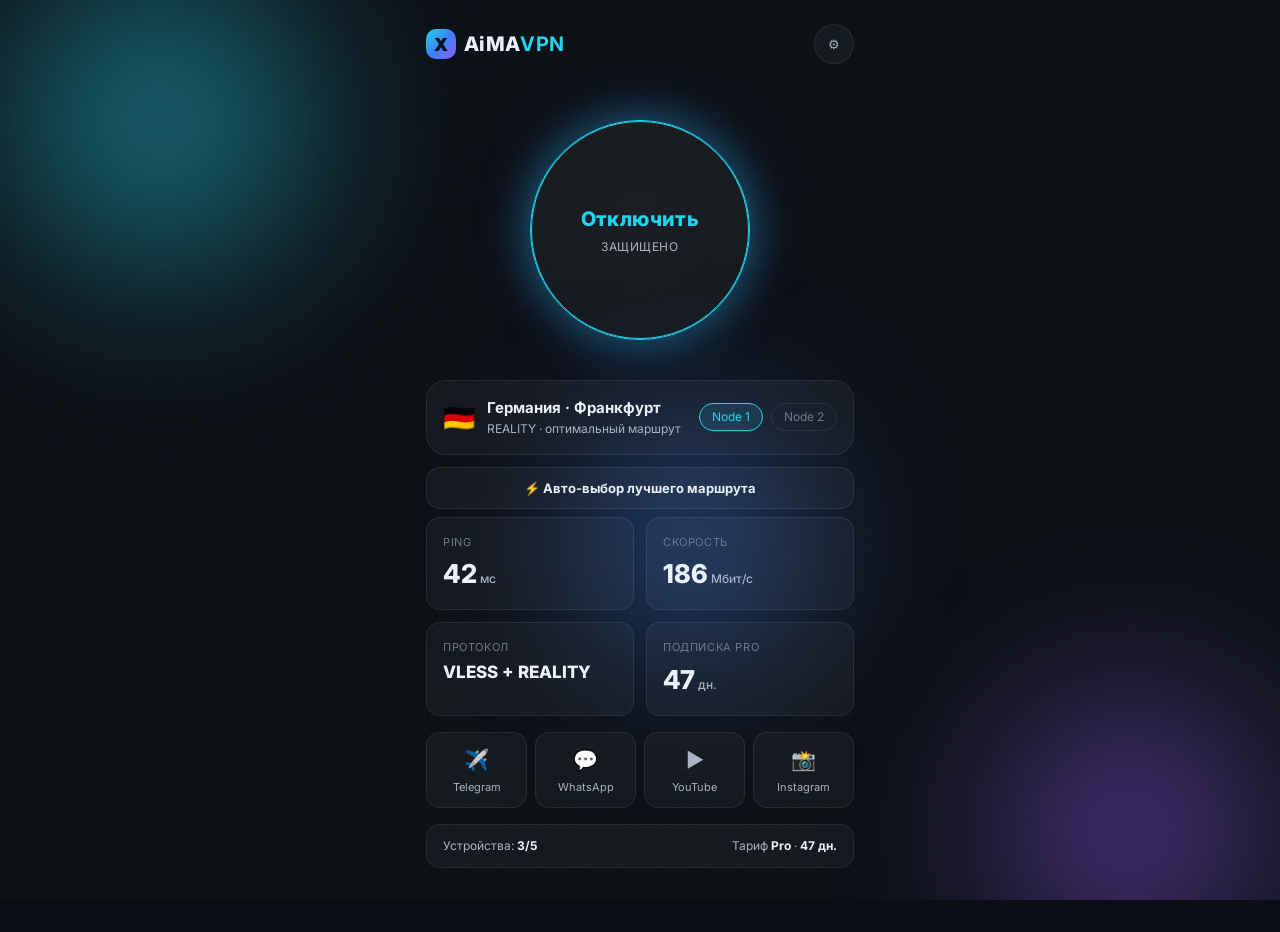
==== vpn-platform/web-next/design/aurora-glass/index.html @ 7fa926b4 "feat(design): 6 премиальных дизайн-концепций главного экрана AiMA VPN Статичный design-showcase в we" ====
<!DOCTYPE html>
<html lang="ru" data-theme="aurora-glass">
<head>
  <meta charset="UTF-8" />
  <meta name="viewport" content="width=device-width, initial-scale=1.0" />
  <title>AiMA VPN — Aurora Glass Prime</title>
  <link rel="preconnect" href="https://fonts.googleapis.com" />
  <link rel="preconnect" href="https://fonts.gstatic.com" crossorigin />
  <link href="https://fonts.googleapis.com/css2?family=Inter:wght@400;500;600;700;800;900&display=swap" rel="stylesheet" />
  <link rel="stylesheet" href="../../shared/tokens.css" />
  <link rel="stylesheet" href="../../shared/base.css" />
  <style>
    /* --- Aurora Glass: живой aurora-mesh фон + noise + proximity glow --- */
    .aurora-bg { position: fixed; inset: 0; z-index: 0; overflow: hidden; background: var(--bg); }
    .aurora-bg .blob { position: absolute; border-radius: 50%; filter: blur(70px); opacity: 0.55; will-change: transform; }
    .aurora-bg .b1 { width: 480px; height: 480px; background: radial-gradient(circle, #22D3EE, transparent 70%); top: -120px; left: -80px; animation: drift1 18s var(--e-inout) infinite alternate; }
    .aurora-bg .b2 { width: 420px; height: 420px; background: radial-gradient(circle, #8B5CF6, transparent 70%); bottom: -140px; right: -60px; animation: drift2 22s var(--e-inout) infinite alternate; }
    .aurora-bg .b3 { width: 360px; height: 360px; background: radial-gradient(circle, #3B82F6, transparent 70%); top: 40%; left: 40%; animation: drift3 26s var(--e-inout) infinite alternate; }
    @keyframes drift1 { to { transform: translate(60px, 80px) scale(1.15); } }
    @keyframes drift2 { to { transform: translate(-70px, -50px) scale(1.1); } }
    @keyframes drift3 { to { transform: translate(-40px, 60px) scale(0.9); } }
    .noise { position: fixed; inset: 0; z-index: 0; pointer-events: none; opacity: 0.04;
      background-image: url("data:image/svg+xml,%3Csvg xmlns='http://www.w3.org/2000/svg' width='120' height='120'%3E%3Cfilter id='n'%3E%3CfeTurbulence type='fractalNoise' baseFrequency='0.9' numOctaves='2'/%3E%3C/filter%3E%3Crect width='100%25' height='100%25' filter='url(%23n)'/%3E%3C/svg%3E"); }
    .cursor-glow { position: fixed; width: 340px; height: 340px; border-radius: 50%; z-index: 0; pointer-events: none;
      background: radial-gradient(circle, rgba(59,130,246,0.18), transparent 70%); transform: translate(-50%, -50%); transition: opacity var(--d-slow); opacity: 0; }
    /* стеклянные карточки для Aurora */
    [data-theme="aurora-glass"] .metric,
    [data-theme="aurora-glass"] .server-row,
    [data-theme="aurora-glass"] .quick a,
    [data-theme="aurora-glass"] .subinfo { backdrop-filter: blur(var(--blur)); -webkit-backdrop-filter: blur(var(--blur)); }
    @media (prefers-reduced-motion: reduce) { .aurora-bg .blob { animation: none; } }
    html.rm .aurora-bg .blob { animation: none; }
  </style>
</head>
<body>
  <div class="aurora-bg"><span class="blob b1"></span><span class="blob b2"></span><span class="blob b3"></span></div>
  <div class="noise"></div>
  <div class="cursor-glow" id="cg"></div>

  <main class="app-shell" id="app"></main>

  <script src="../../shared/connect-data.js"></script>
  <script src="../../shared/connect-screen.js"></script>
  <script src="../../shared/theme-switcher.js"></script>
  <script>
    AimaConnect.render("#app");
    AimaThemer.init({ defaultTheme: "aurora-glass", lockToPage: true });
    // cursor proximity glow (transform/opacity — дёшево)
    const cg = document.getElementById("cg");
    let raf = null;
    window.addEventListener("pointermove", (e) => {
      if (document.documentElement.classList.contains("rm")) return;
      if (raf) return;
      raf = requestAnimationFrame(() => {
        cg.style.left = e.clientX + "px"; cg.style.top = e.clientY + "px"; cg.style.opacity = "1"; raf = null;
      });
    });
  </script>
</body>
</html>
---- vpn-platform/web-next/shared/tokens.css ----
/* ============================================================================
   AiMA VPN — Design Tokens
   Все 6 концепций через [data-theme]. Единый источник значений.
   Бренд-акцент: бирюзовый #14B8A6 (Xservis).
   ============================================================================ */

:root {
  /* Общие для всех тем (переопределяются в каждой теме) */
  --brand: #14B8A6;

  /* Typography scale (общая шкала) */
  --fs-2xs: 11px;
  --fs-xs: 12px;
  --fs-sm: 13px;
  --fs-base: 15px;
  --fs-md: 17px;
  --fs-lg: 20px;
  --fs-xl: 26px;
  --fs-2xl: 34px;
  --fs-3xl: 46px;
  --fs-hero: 64px;

  /* Spacing scale */
  --sp-1: 4px;
  --sp-2: 8px;
  --sp-3: 12px;
  --sp-4: 16px;
  --sp-5: 20px;
  --sp-6: 24px;
  --sp-8: 32px;
  --sp-10: 40px;
  --sp-12: 48px;
  --sp-16: 64px;

  /* Radius scale */
  --r-xs: 6px;
  --r-sm: 10px;
  --r-md: 14px;
  --r-lg: 20px;
  --r-xl: 28px;
  --r-pill: 999px;

  /* Motion durations */
  --d-fast: 120ms;
  --d-base: 220ms;
  --d-slow: 420ms;
  --d-slower: 700ms;

  /* Easing curves */
  --e-out: cubic-bezier(0.16, 1, 0.3, 1);      /* мягкий выход */
  --e-inout: cubic-bezier(0.65, 0, 0.35, 1);
  --e-spring: cubic-bezier(0.34, 1.56, 0.64, 1); /* лёгкий overshoot */

  /* Status colors (общие семантические) */
  --ok: #22C55E;
  --warn: #F59E0B;
  --err: #EF4444;
  --idle: #8B98A9;

  /* Шрифты по умолчанию */
  --font-sans: "Inter", -apple-system, BlinkMacSystemFont, "Segoe UI", Roboto, sans-serif;
  --font-display: "Space Grotesk", "Inter", sans-serif;
  --font-mono: "JetBrains Mono", ui-monospace, "SF Mono", Menlo, monospace;
}

/* ============================================================================
   1. AURORA GLASS PRIME — главный кандидат
   ============================================================================ */
[data-theme="aurora-glass"] {
  --bg: #0B0E14;
  --bg-2: #0E121A;
  --surface: rgba(255, 255, 255, 0.04);
  --surface-2: rgba(255, 255, 255, 0.06);
  --surface-solid: #141A24;
  --text: #EAF1F8;
  --text-2: #A7B4C4;
  --muted: #6B7A8D;
  --border: rgba(255, 255, 255, 0.08);
  --border-strong: rgba(255, 255, 255, 0.14);

  --accent: #22D3EE;          /* cyan */
  --accent-2: #3B82F6;        /* blue */
  --accent-3: #8B5CF6;        /* violet */
  --accent-grad: linear-gradient(135deg, #22D3EE 0%, #3B82F6 50%, #8B5CF6 100%);
  --glow: 0 0 40px rgba(34, 211, 238, 0.35);

  --blur: 16px;
  --shadow-card: 0 8px 40px rgba(0, 0, 0, 0.45);
  --shadow-glow: 0 0 60px rgba(59, 130, 246, 0.28);

  --font: var(--font-sans);
  --font-head: var(--font-sans);
  color-scheme: dark;
}

/* ============================================================================
   2. LIQUID METAL OS
   ============================================================================ */
[data-theme="liquid-metal"] {
  --bg: #0A0A0B;
  --bg-2: #0F0F11;
  --surface: #16171A;
  --surface-2: #1D1E22;
  --surface-solid: #16171A;
  --text: #F0F1F3;
  --text-2: #B7BCC4;
  --muted: #71767F;
  --border: rgba(192, 196, 204, 0.12);
  --border-strong: rgba(192, 196, 204, 0.25);

  --accent: #14B8A6;
  --accent-2: #C0C4CC;        /* серебро */
  --accent-3: #8A8F98;
  --accent-grad: linear-gradient(135deg, #E6E9EE 0%, #C0C4CC 30%, #71767F 70%, #45484F 100%);
  --metal-sheen: linear-gradient(105deg, transparent 30%, rgba(255,255,255,0.35) 45%, transparent 60%);
  --glow: 0 0 30px rgba(20, 184, 166, 0.3);

  --blur: 10px;
  --shadow-card: 0 10px 34px rgba(0, 0, 0, 0.6), inset 0 1px 0 rgba(255,255,255,0.06);
  --shadow-glow: 0 0 40px rgba(20, 184, 166, 0.25);

  --font: var(--font-display);
  --font-head: var(--font-display);
  color-scheme: dark;
}

/* ============================================================================
   3. CYBER LUX NETWORK
   ============================================================================ */
[data-theme="cyber-lux"] {
  --bg: #060810;
  --bg-2: #0A0D18;
  --surface: rgba(20, 30, 55, 0.55);
  --surface-2: rgba(30, 42, 70, 0.6);
  --surface-solid: #0D1424;
  --text: #E8EEFA;
  --text-2: #9FB0CC;
  --muted: #5E6E8C;
  --border: rgba(80, 130, 220, 0.22);
  --border-strong: rgba(90, 160, 255, 0.4);

  --accent: #22D3EE;          /* cyan */
  --accent-2: #EC4899;        /* magenta */
  --accent-3: #2563EB;        /* royal */
  --accent-grad: linear-gradient(135deg, #22D3EE 0%, #2563EB 55%, #EC4899 100%);
  --grid-line: rgba(80, 140, 240, 0.14);
  --glow: 0 0 30px rgba(34, 211, 238, 0.45);

  --blur: 12px;
  --shadow-card: 0 8px 34px rgba(0, 0, 0, 0.5);
  --shadow-glow: 0 0 50px rgba(236, 72, 153, 0.25);

  --font: var(--font-sans);
  --font-head: var(--font-sans);
  color-scheme: dark;
}

/* ============================================================================
   4. CALM ENTERPRISE — фундамент структуры (light, есть dark)
   ============================================================================ */
[data-theme="calm-enterprise"] {
  --bg: #FAFAFB;
  --bg-2: #FFFFFF;
  --surface: #FFFFFF;
  --surface-2: #F4F5F7;
  --surface-solid: #FFFFFF;
  --text: #111418;
  --text-2: #4B5563;
  --muted: #9AA3AF;
  --border: #E5E7EB;
  --border-strong: #D1D5DB;

  --accent: #14B8A6;
  --accent-2: #0EA5A0;
  --accent-3: #14B8A6;
  --accent-grad: linear-gradient(135deg, #14B8A6 0%, #0EA5A0 100%);
  --glow: 0 0 0 rgba(0, 0, 0, 0);

  --blur: 0px;
  --shadow-card: 0 1px 2px rgba(16, 24, 40, 0.05), 0 1px 3px rgba(16, 24, 40, 0.08);
  --shadow-glow: 0 4px 14px rgba(20, 184, 166, 0.22);

  --font: var(--font-sans);
  --font-head: var(--font-sans);
  color-scheme: light;
}

/* ============================================================================
   5. SPATIAL ORBIT — 2D-эмуляция орбит (без WebGL)
   ============================================================================ */
[data-theme="spatial-orbit"] {
  --bg: #05070D;
  --bg-2: #080B14;
  --surface: rgba(255, 255, 255, 0.03);
  --surface-2: rgba(255, 255, 255, 0.05);
  --surface-solid: #0C111C;
  --text: #E6EEF8;
  --text-2: #9AACC2;
  --muted: #5C6C82;
  --border: rgba(120, 180, 220, 0.12);
  --border-strong: rgba(120, 200, 230, 0.28);

  --accent: #2DD4BF;          /* teal */
  --accent-2: #22D3EE;        /* cyan */
  --accent-3: #38BDF8;        /* sky */
  --accent-grad: linear-gradient(135deg, #2DD4BF 0%, #22D3EE 50%, #38BDF8 100%);
  --orbit-line: rgba(120, 200, 230, 0.16);
  --glow: 0 0 34px rgba(45, 212, 191, 0.4);

  --blur: 14px;
  --shadow-card: 0 12px 44px rgba(0, 0, 0, 0.5);
  --shadow-glow: 0 0 60px rgba(56, 189, 248, 0.25);

  --font: var(--font-sans);
  --font-head: var(--font-sans);
  color-scheme: dark;
}

/* ============================================================================
   6. NEO EDITORIAL TECH
   ============================================================================ */
[data-theme="neo-editorial"] {
  --bg: #0F0F0F;
  --bg-2: #141414;
  --surface: #171717;
  --surface-2: #1E1E1E;
  --surface-solid: #171717;
  --text: #FAFAFA;
  --text-2: #B4B4B4;
  --muted: #737373;
  --border: #2A2A2A;
  --border-strong: #3D3D3D;

  --accent: #14B8A6;
  --accent-2: #FB923C;        /* orange акцент */
  --accent-3: #FAFAFA;
  --accent-grad: linear-gradient(135deg, #14B8A6 0%, #0D9488 100%);
  --glow: 0 0 0 rgba(0, 0, 0, 0);

  --blur: 0px;
  --shadow-card: 0 2px 0 var(--border);
  --shadow-glow: 0 6px 20px rgba(20, 184, 166, 0.2);

  --font: var(--font-sans);
  --font-head: var(--font-display);
  color-scheme: dark;
}
---- vpn-platform/web-next/shared/base.css ----
/* ============================================================================
   AiMA VPN — Base layer (reset + utility-слой вместо Tailwind CDN + компоненты)
   Зависит от tokens.css.
   ============================================================================ */

*, *::before, *::after { box-sizing: border-box; }
html, body { margin: 0; padding: 0; }

html {
  background: var(--bg);
  color: var(--text);
  font-family: var(--font, var(--font-sans));
  font-size: var(--fs-base);
  line-height: 1.5;
  -webkit-font-smoothing: antialiased;
  text-rendering: optimizeLegibility;
  transition: background var(--d-slow) var(--e-inout), color var(--d-slow) var(--e-inout);
}

body { min-height: 100vh; }

a { color: inherit; text-decoration: none; }
button { font-family: inherit; cursor: pointer; border: none; background: none; color: inherit; }
img, svg { display: block; max-width: 100%; }

/* ------- utility-слой (минимальный, transform/opacity-friendly) ------- */
.flex { display: flex; }
.grid { display: grid; }
.items-center { align-items: center; }
.justify-between { justify-content: space-between; }
.justify-center { justify-content: center; }
.gap-1 { gap: var(--sp-1); }
.gap-2 { gap: var(--sp-2); }
.gap-3 { gap: var(--sp-3); }
.gap-4 { gap: var(--sp-4); }
.gap-6 { gap: var(--sp-6); }
.wrap { flex-wrap: wrap; }
.col { flex-direction: column; }
.w-full { width: 100%; }
.text-center { text-align: center; }
.muted { color: var(--muted); }
.text-2 { color: var(--text-2); }
.mono { font-family: var(--font-mono); }
.hidden { display: none !important; }

/* ------- App shell ------- */
.app-shell {
  max-width: 460px;
  margin: 0 auto;
  padding: var(--sp-6) var(--sp-4) var(--sp-16);
  position: relative;
  z-index: 1;
}

.topbar {
  display: flex;
  align-items: center;
  justify-content: space-between;
  margin-bottom: var(--sp-6);
}
.brand {
  font-family: var(--font-head);
  font-size: var(--fs-lg);
  font-weight: 800;
  letter-spacing: 0.3px;
  display: flex;
  align-items: center;
  gap: var(--sp-2);
}
.brand .mark {
  width: 30px; height: 30px;
  display: grid; place-items: center;
  border-radius: var(--r-sm);
  background: var(--accent-grad);
  color: #04121A;
  font-weight: 900;
  font-size: 18px;
}
.brand .name b { color: var(--accent); }

/* ------- Settings button (шестерёнка) ------- */
.gear {
  width: 40px; height: 40px;
  display: grid; place-items: center;
  border-radius: var(--r-pill);
  border: 1px solid var(--border);
  background: var(--surface);
  color: var(--text-2);
  transition: transform var(--d-base) var(--e-spring), border-color var(--d-base), color var(--d-base);
}
.gear:hover { color: var(--accent); border-color: var(--border-strong); transform: rotate(45deg); }

/* ------- Connect core (кнопка подключения) ------- */
.connect-wrap {
  display: grid;
  place-items: center;
  padding: var(--sp-8) 0 var(--sp-6);
  position: relative;
}
.connect-core {
  --size: 220px;
  width: var(--size); height: var(--size);
  border-radius: var(--r-pill);
  display: grid; place-items: center;
  position: relative;
  border: 1px solid var(--border-strong);
  background: radial-gradient(circle at 50% 40%, var(--surface-2), var(--surface));
  transition: transform var(--d-base) var(--e-spring), box-shadow var(--d-slow) var(--e-out);
}
.connect-core .ring {
  position: absolute; inset: -2px;
  border-radius: var(--r-pill);
  border: 2px solid transparent;
  pointer-events: none;
}
.connect-core:active { transform: scale(0.97); }

.connect-core .label {
  font-family: var(--font-head);
  font-weight: 800;
  font-size: var(--fs-lg);
  letter-spacing: 0.4px;
}
.connect-core .sub {
  font-size: var(--fs-xs);
  color: var(--text-2);
  margin-top: var(--sp-1);
  letter-spacing: 0.5px;
  text-transform: uppercase;
}

/* Состояния подключения */
.connect-core[data-state="disconnected"] { box-shadow: var(--shadow-card); }
.connect-core[data-state="disconnected"] .label { color: var(--text); }

.connect-core[data-state="connecting"] { box-shadow: var(--shadow-glow); }
.connect-core[data-state="connecting"] .ring {
  border-top-color: var(--accent);
  border-right-color: var(--accent-2);
  animation: spin 1s linear infinite;
}
.connect-core[data-state="connecting"] .label { color: var(--accent); }

.connect-core[data-state="connected"] {
  box-shadow: var(--shadow-glow), var(--glow);
  border-color: var(--accent);
}
.connect-core[data-state="connected"] .label { color: var(--accent); }
.connect-core[data-state="connected"] .pulse {
  position: absolute; inset: 0;
  border-radius: var(--r-pill);
  border: 1px solid var(--accent);
  animation: pulse-ring 2.4s var(--e-out) infinite;
  pointer-events: none;
}

@keyframes spin { to { transform: rotate(360deg); } }
@keyframes pulse-ring {
  0%   { transform: scale(1); opacity: 0.7; }
  100% { transform: scale(1.35); opacity: 0; }
}

/* ------- Metrics grid (bento) ------- */
.metrics {
  display: grid;
  grid-template-columns: 1fr 1fr;
  gap: var(--sp-3);
  margin-top: var(--sp-2);
}
.metric {
  background: var(--surface);
  border: 1px solid var(--border);
  border-radius: var(--r-md);
  padding: var(--sp-4);
  transition: border-color var(--d-base), transform var(--d-base) var(--e-out);
}
.metric .k { font-size: var(--fs-2xs); color: var(--muted); text-transform: uppercase; letter-spacing: 0.6px; }
.metric .v { font-size: var(--fs-xl); font-weight: 800; margin-top: var(--sp-1); font-family: var(--font-head); }
.metric .v small { font-size: var(--fs-xs); color: var(--text-2); font-weight: 500; }
.metric.tall { grid-row: span 1; }

/* ------- Server pill / nodes ------- */
.server-row {
  display: flex; align-items: center; justify-content: space-between;
  background: var(--surface); border: 1px solid var(--border);
  border-radius: var(--r-lg); padding: var(--sp-4); margin-top: var(--sp-4);
}
.server-row .flag { font-size: 26px; }
.server-row .s-name { font-weight: 700; }
.server-row .s-meta { font-size: var(--fs-xs); color: var(--text-2); }
.node-toggle { display: flex; gap: var(--sp-2); }
.node-toggle .node {
  font-size: var(--fs-xs); padding: var(--sp-1) var(--sp-3);
  border-radius: var(--r-pill); border: 1px solid var(--border); color: var(--muted);
}
.node-toggle .node.active { color: var(--accent); border-color: var(--accent); background: color-mix(in srgb, var(--accent) 12%, transparent); }

/* ------- Buttons ------- */
.btn {
  display: inline-flex; align-items: center; justify-content: center; gap: var(--sp-2);
  padding: var(--sp-3) var(--sp-5); border-radius: var(--r-md);
  font-weight: 700; font-size: var(--fs-sm);
  transition: transform var(--d-fast) var(--e-spring), filter var(--d-base), background var(--d-base);
}
.btn:active { transform: scale(0.96); }
.btn-primary { background: var(--accent-grad); color: #04121A; }
.btn-primary:hover { filter: brightness(1.08); }
.btn-ghost { background: var(--surface); border: 1px solid var(--border); color: var(--text); }
.btn-ghost:hover { border-color: var(--border-strong); }
.btn-full { width: 100%; }

/* ------- Quick access ------- */
.quick {
  display: grid; grid-template-columns: repeat(4, 1fr); gap: var(--sp-2);
  margin-top: var(--sp-4);
}
.quick a {
  display: grid; place-items: center; gap: var(--sp-1);
  padding: var(--sp-3) 0; border-radius: var(--r-md);
  background: var(--surface); border: 1px solid var(--border);
  font-size: var(--fs-2xs); color: var(--text-2);
  transition: transform var(--d-base) var(--e-out), border-color var(--d-base), color var(--d-base);
}
.quick a:hover { transform: translateY(-2px); border-color: var(--border-strong); color: var(--text); }
.quick a .ico { font-size: 20px; }

/* ------- Sub info row ------- */
.subinfo {
  display: flex; align-items: center; justify-content: space-between;
  margin-top: var(--sp-4); font-size: var(--fs-xs); color: var(--text-2);
  padding: var(--sp-3) var(--sp-4);
  background: var(--surface); border: 1px solid var(--border); border-radius: var(--r-md);
}
.subinfo b { color: var(--text); }

/* ------- Settings panel (меню настроек) ------- */
.settings-backdrop {
  position: fixed; inset: 0; z-index: 50;
  background: rgba(0,0,0,0.5);
  backdrop-filter: blur(4px);
  opacity: 0; pointer-events: none;
  transition: opacity var(--d-base) var(--e-out);
}
.settings-backdrop.open { opacity: 1; pointer-events: auto; }
.settings-panel {
  position: fixed; top: 0; right: 0; z-index: 51;
  width: min(340px, 88vw); height: 100%;
  background: var(--surface-solid);
  border-left: 1px solid var(--border-strong);
  padding: var(--sp-6);
  transform: translateX(100%);
  transition: transform var(--d-slow) var(--e-out);
  overflow-y: auto;
}
.settings-panel.open { transform: translateX(0); }
.settings-panel h3 { margin: 0 0 var(--sp-2); font-family: var(--font-head); font-size: var(--fs-md); }
.settings-panel .hint { font-size: var(--fs-xs); color: var(--muted); margin-bottom: var(--sp-4); }
.theme-list { display: grid; gap: var(--sp-2); }
.theme-opt {
  display: flex; align-items: center; gap: var(--sp-3);
  padding: var(--sp-3); border-radius: var(--r-md);
  border: 1px solid var(--border); background: var(--surface);
  transition: border-color var(--d-base), background var(--d-base);
  text-align: left; width: 100%;
}
.theme-opt:hover { border-color: var(--border-strong); }
.theme-opt.active { border-color: var(--accent); background: color-mix(in srgb, var(--accent) 10%, transparent); }
.theme-opt .sw { width: 34px; height: 34px; border-radius: var(--r-sm); border: 1px solid var(--border-strong); flex: 0 0 auto; }
.theme-opt .t-name { font-weight: 700; font-size: var(--fs-sm); }
.theme-opt .t-desc { font-size: var(--fs-2xs); color: var(--muted); }
.settings-panel .toggle-row {
  display: flex; align-items: center; justify-content: space-between;
  margin-top: var(--sp-5); padding-top: var(--sp-4); border-top: 1px solid var(--border);
  font-size: var(--fs-sm);
}
.switch { width: 44px; height: 26px; border-radius: var(--r-pill); background: var(--surface-2); border: 1px solid var(--border-strong); position: relative; transition: background var(--d-base); }
.switch::after { content: ""; position: absolute; top: 2px; left: 2px; width: 20px; height: 20px; border-radius: 50%; background: var(--text-2); transition: transform var(--d-base) var(--e-out), background var(--d-base); }
.switch.on { background: color-mix(in srgb, var(--accent) 40%, transparent); border-color: var(--accent); }
.switch.on::after { transform: translateX(18px); background: var(--accent); }

/* ------- Skeleton (loading) ------- */
.skeleton {
  background: linear-gradient(90deg, var(--surface) 25%, var(--surface-2) 37%, var(--surface) 63%);
  background-size: 400% 100%;
  animation: shimmer 1.4s ease infinite;
  border-radius: var(--r-sm);
}
@keyframes shimmer { 0% { background-position: 100% 0; } 100% { background-position: -100% 0; } }

/* ------- Reveal on load ------- */
.reveal { opacity: 0; transform: translateY(10px); animation: reveal var(--d-slow) var(--e-out) forwards; }
.reveal.d1 { animation-delay: 60ms; }
.reveal.d2 { animation-delay: 120ms; }
.reveal.d3 { animation-delay: 180ms; }
.reveal.d4 { animation-delay: 240ms; }
@keyframes reveal { to { opacity: 1; transform: none; } }

/* ============================================================================
   reduced-motion fallback (обязательно)
   ============================================================================ */
@media (prefers-reduced-motion: reduce) {
  *, *::before, *::after {
    animation-duration: 0.001ms !important;
    animation-iteration-count: 1 !important;
    transition-duration: 0.001ms !important;
  }
  .reveal { opacity: 1; transform: none; }
}
/* Ручной тумблер reduced-motion (класс на html) */
html.rm *, html.rm *::before, html.rm *::after {
  animation-duration: 0.001ms !important;
  animation-iteration-count: 1 !important;
  transition-duration: 0.001ms !important;
}
html.rm .reveal { opacity: 1; transform: none; }

/* ============================================================================
   Fallback без backdrop-filter (старые браузеры)
   ============================================================================ */
@supports not (backdrop-filter: blur(1px)) {
  .settings-backdrop { background: rgba(0,0,0,0.7); }
}
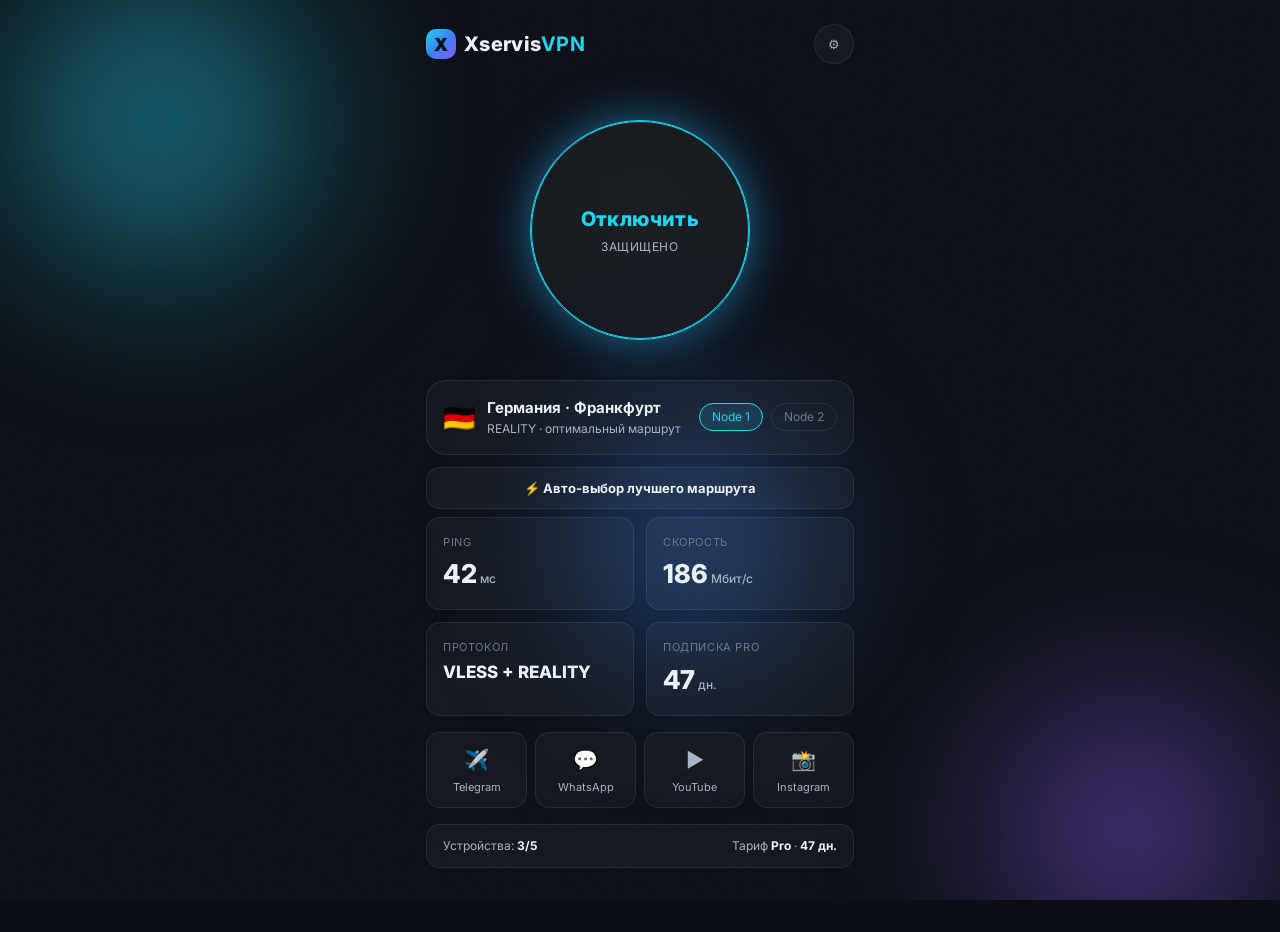
==== commit d3b61dd8: "feat(web-next): ребрендинг Xservis + 7 премиум-функций, тема xservis-vault - 6 дизайн-концепций допо" ====
--- a/vpn-platform/web-next/design/aurora-glass/index.html
+++ b/vpn-platform/web-next/design/aurora-glass/index.html
@@ -3,7 +3,7 @@
 <head>
   <meta charset="UTF-8" />
   <meta name="viewport" content="width=device-width, initial-scale=1.0" />
-  <title>AiMA VPN — Aurora Glass Prime</title>
+  <title>Xservis — Aurora Glass Prime</title>
   <link rel="preconnect" href="https://fonts.googleapis.com" />
   <link rel="preconnect" href="https://fonts.gstatic.com" crossorigin />
   <link href="https://fonts.googleapis.com/css2?family=Inter:wght@400;500;600;700;800;900&display=swap" rel="stylesheet" />
@@ -43,8 +43,8 @@
   <script src="../../shared/connect-screen.js"></script>
   <script src="../../shared/theme-switcher.js"></script>
   <script>
-    AimaConnect.render("#app");
-    AimaThemer.init({ defaultTheme: "aurora-glass", lockToPage: true });
+    XservisConnect.render("#app");
+    XservisThemer.init({ defaultTheme: "aurora-glass", lockToPage: true });
     // cursor proximity glow (transform/opacity — дёшево)
     const cg = document.getElementById("cg");
     let raf = null;
--- a/vpn-platform/web-next/shared/tokens.css
+++ b/vpn-platform/web-next/shared/tokens.css
@@ -1,5 +1,5 @@
 /* ============================================================================
-   AiMA VPN — Design Tokens
+   Xservis — Design Tokens
    Все 6 концепций через [data-theme]. Единый источник значений.
    Бренд-акцент: бирюзовый #14B8A6 (Xservis).
    ============================================================================ */
@@ -217,6 +217,45 @@
 }
 
 /* ============================================================================
+   7. XSERVIS HYBRID — production-тема главного экрана приложения.
+   Формула из FINAL_DESIGN_DECISION.md: структура/доверие Calm Enterprise
+   (светлый фон, чистая сетка) + атмосфера Aurora Glass (mesh-градиент,
+   энергетическое ядро, свечение) + Cyber-метрики + Spatial/Liquid акценты
+   локально на конкретных элементах (не глобально).
+   ============================================================================ */
+[data-theme="xservis-hybrid"] {
+  --bg: #FAFBFC;
+  --bg-2: #FFFFFF;
+  --surface: #FFFFFF;
+  --surface-2: #F3F5F7;
+  --surface-solid: #FFFFFF;
+  --text: #0F1621;
+  --text-2: #4B5768;
+  --muted: #97A2B0;
+  --border: #E7EAEE;
+  --border-strong: #D3D8DF;
+
+  --accent: #14B8A6;
+  --accent-2: #22D3EE;
+  --accent-3: #3B82F6;
+  --accent-grad: linear-gradient(135deg, #14B8A6 0%, #22D3EE 55%, #3B82F6 100%);
+  --glow: 0 0 40px rgba(20, 184, 166, 0.28);
+
+  /* тёмная зона (только "энергетическое ядро" подключения — точечно Aurora) */
+  --core-bg: #0B0E14;
+  --core-text: #EAF1F8;
+  --core-text-2: #A7B4C4;
+
+  --blur: 14px;
+  --shadow-card: 0 1px 2px rgba(16, 24, 40, 0.04), 0 6px 24px rgba(16, 24, 40, 0.06);
+  --shadow-glow: 0 8px 30px rgba(20, 184, 166, 0.22);
+
+  --font: var(--font-sans);
+  --font-head: var(--font-sans);
+  color-scheme: light;
+}
+
+/* ============================================================================
    6. NEO EDITORIAL TECH
    ============================================================================ */
 [data-theme="neo-editorial"] {
@@ -245,3 +284,68 @@
   --font-head: var(--font-display);
   color-scheme: dark;
 }
+
+/* ============================================================================
+   8. XSERVIS VOID — из референса дизайна пользователя (Downloads/DESIGN*.md):
+   чистый чёрный canvas, прозрачные "окна" (hairline-border, БЕЗ заливки/тени/
+   блюра — только контур на пустоте), единственный фиолетовый акцент.
+   ============================================================================ */
+[data-theme="xservis-void"] {
+  --bg: #000000;
+  --bg-2: #000000;
+  --surface: transparent;           /* окна прозрачные — заливки нет */
+  --surface-2: rgba(255, 255, 255, 0.03);
+  --surface-solid: #000000;
+  --text: #FFFFFF;                  /* Bone */
+  --text-2: #BDBDBD;                /* Ash */
+  --muted: #9A9A9A;                 /* Smoke */
+  --border: rgba(255, 255, 255, 0.10);   /* hairline */
+  --border-strong: rgba(255, 255, 255, 0.22);
+
+  --accent: #8052FF;                /* Plum Voltage — единственный акцент */
+  --accent-2: #FFB829;              /* Amber Spark — только для обводок, не фон кнопок */
+  --accent-3: #15846E;              /* Lichen — декоративные иконки */
+  --accent-grad: #8052FF;           /* система намеренно без градиентов на кнопках */
+  --glow: none;
+
+  --blur: 0px;                      /* без блюра — плоская пустота, не стекло */
+  --shadow-card: none;              /* карточка = только hairline-border, без тени */
+  --shadow-glow: none;
+
+  --font: var(--font-sans);
+  --font-head: var(--font-sans);
+  color-scheme: dark;
+}
+
+/* ============================================================================
+   9. XSERVIS VAULT — «изумрудный сейф». Единственная тёпло-тёмная тема:
+   глубокая зелёная темнота (зелёный = «безопасно/разрешено» — зелёный замочек,
+   зелёная галочка) + шампанское золото (частный банк, premium-доверие).
+   Ни одна из 8 тем не использует зелёную базу или тёплое золото.
+   ============================================================================ */
+[data-theme="xservis-vault"] {
+  --bg: #06100D;
+  --bg-2: #0A1613;
+  --surface: rgba(214, 255, 238, 0.045);
+  --surface-2: rgba(214, 255, 238, 0.075);
+  --surface-solid: #0D1B17;
+  --text: #EAF6F0;
+  --text-2: #A3BDB2;
+  --muted: #647A6F;
+  --border: rgba(150, 220, 190, 0.13);
+  --border-strong: rgba(178, 232, 206, 0.26);
+
+  --accent: #34E3A5;          /* изумруд — «связь есть, безопасно» */
+  --accent-2: #E8C87A;        /* шампанское золото — premium-доверие */
+  --accent-3: #14B8A6;        /* бренд-бирюза как мост к Xservis */
+  --accent-grad: linear-gradient(135deg, #34E3A5 0%, #14B8A6 55%, #E8C87A 100%);
+  --glow: 0 0 36px rgba(52, 227, 165, 0.30);
+
+  --blur: 12px;
+  --shadow-card: 0 10px 36px rgba(0, 0, 0, 0.5), inset 0 1px 0 rgba(232, 200, 122, 0.06);
+  --shadow-glow: 0 0 46px rgba(52, 227, 165, 0.20);
+
+  --font: var(--font-sans);
+  --font-head: var(--font-sans);
+  color-scheme: dark;
+}
--- a/vpn-platform/web-next/shared/base.css
+++ b/vpn-platform/web-next/shared/base.css
@@ -1,5 +1,5 @@
 /* ============================================================================
-   AiMA VPN — Base layer (reset + utility-слой вместо Tailwind CDN + компоненты)
+   Xservis — Base layer (reset + utility-слой вместо Tailwind CDN + компоненты)
    Зависит от tokens.css.
    ============================================================================ */
 
